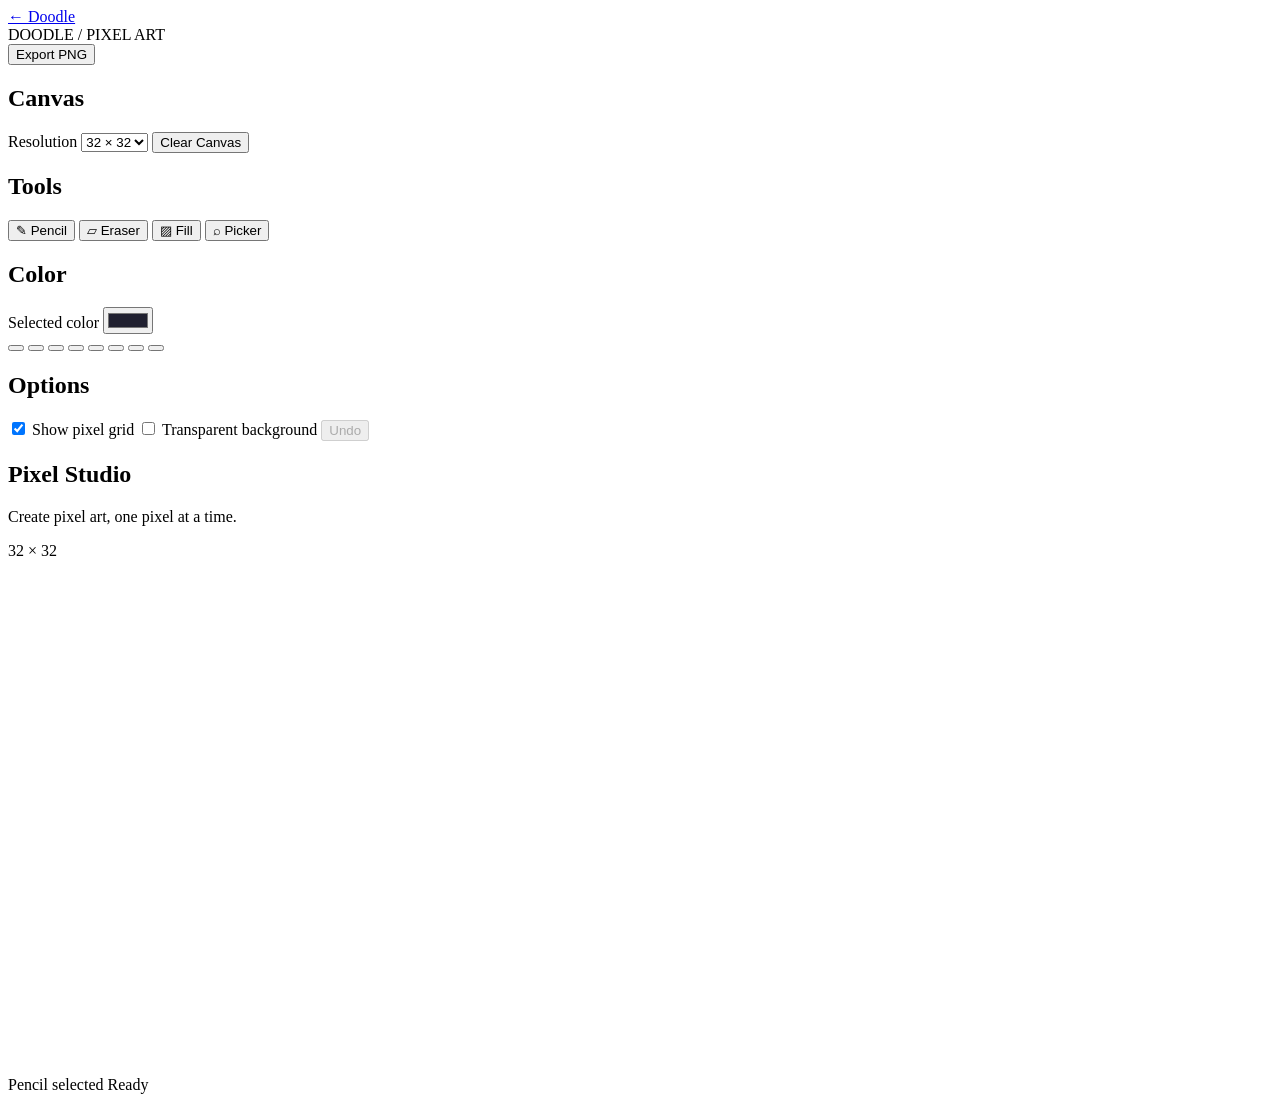
==== pixel-art.html @ f0b76a79 "Add Pixel Art editor structure" ====
<!DOCTYPE html>
<html lang="en">
<head>
    <meta charset="UTF-8">
    <meta name="viewport" content="width=device-width, initial-scale=1.0">
    <meta name="theme-color" content="#0b0b0f">
    <title>Pixel Art | Doodle</title>
    <link rel="stylesheet" href="pixel-art.css">
    <script src="pixel-art.js" defer></script>
</head>
<body>
    <header class="topbar">
        <a href="index.html" class="back-link">← Doodle</a>
        <div class="brand">DOODLE <span>/ PIXEL ART</span></div>
        <button id="export-btn" type="button">Export PNG</button>
    </header>

    <main class="editor">
        <aside class="sidebar">
            <section class="panel">
                <h2>Canvas</h2>
                <label for="resolution">Resolution</label>
                <select id="resolution">
                    <option value="16">16 × 16</option>
                    <option value="24">24 × 24</option>
                    <option value="32" selected>32 × 32</option>
                    <option value="48">48 × 48</option>
                    <option value="64">64 × 64</option>
                </select>
                <button id="clear-btn" type="button">Clear Canvas</button>
            </section>

            <section class="panel">
                <h2>Tools</h2>
                <div class="tools">
                    <button class="tool active" data-tool="pencil" type="button">✎ Pencil</button>
                    <button class="tool" data-tool="eraser" type="button">▱ Eraser</button>
                    <button class="tool" data-tool="fill" type="button">▨ Fill</button>
                    <button class="tool" data-tool="eyedropper" type="button">⌕ Picker</button>
                </div>
            </section>

            <section class="panel">
                <h2>Color</h2>
                <label for="color-picker">Selected color</label>
                <input id="color-picker" type="color" value="#202030">
                <div id="palette" class="palette">
                    <button type="button" data-color="#202030" style="--swatch:#202030" aria-label="Dark"></button>
                    <button type="button" data-color="#ffffff" style="--swatch:#ffffff" aria-label="White"></button>
                    <button type="button" data-color="#ef476f" style="--swatch:#ef476f" aria-label="Pink"></button>
                    <button type="button" data-color="#ffd166" style="--swatch:#ffd166" aria-label="Yellow"></button>
                    <button type="button" data-color="#06d6a0" style="--swatch:#06d6a0" aria-label="Green"></button>
                    <button type="button" data-color="#118ab2" style="--swatch:#118ab2" aria-label="Blue"></button>
                    <button type="button" data-color="#8b5cf6" style="--swatch:#8b5cf6" aria-label="Purple"></button>
                    <button type="button" data-color="#f97316" style="--swatch:#f97316" aria-label="Orange"></button>
                </div>
            </section>

            <section class="panel">
                <h2>Options</h2>
                <label class="option">
                    <input id="grid-toggle" type="checkbox" checked>
                    Show pixel grid
                </label>
                <label class="option">
                    <input id="transparent-toggle" type="checkbox">
                    Transparent background
                </label>
                <button id="undo-btn" type="button" disabled>Undo</button>
            </section>
        </aside>

        <section class="workspace">
            <div class="workspace-heading">
                <div>
                    <h1>Pixel Studio</h1>
                    <p>Create pixel art, one pixel at a time.</p>
                </div>
                <span id="canvas-info">32 × 32</span>
            </div>

            <div class="canvas-area">
                <canvas id="pixel-canvas" width="512" height="512"
                    aria-label="Pixel art drawing canvas"></canvas>
            </div>

            <footer class="statusbar">
                <span id="tool-status">Pencil selected</span>
                <span id="cursor-status">Ready</span>
            </footer>
        </section>
    </main>
</body>
</html>
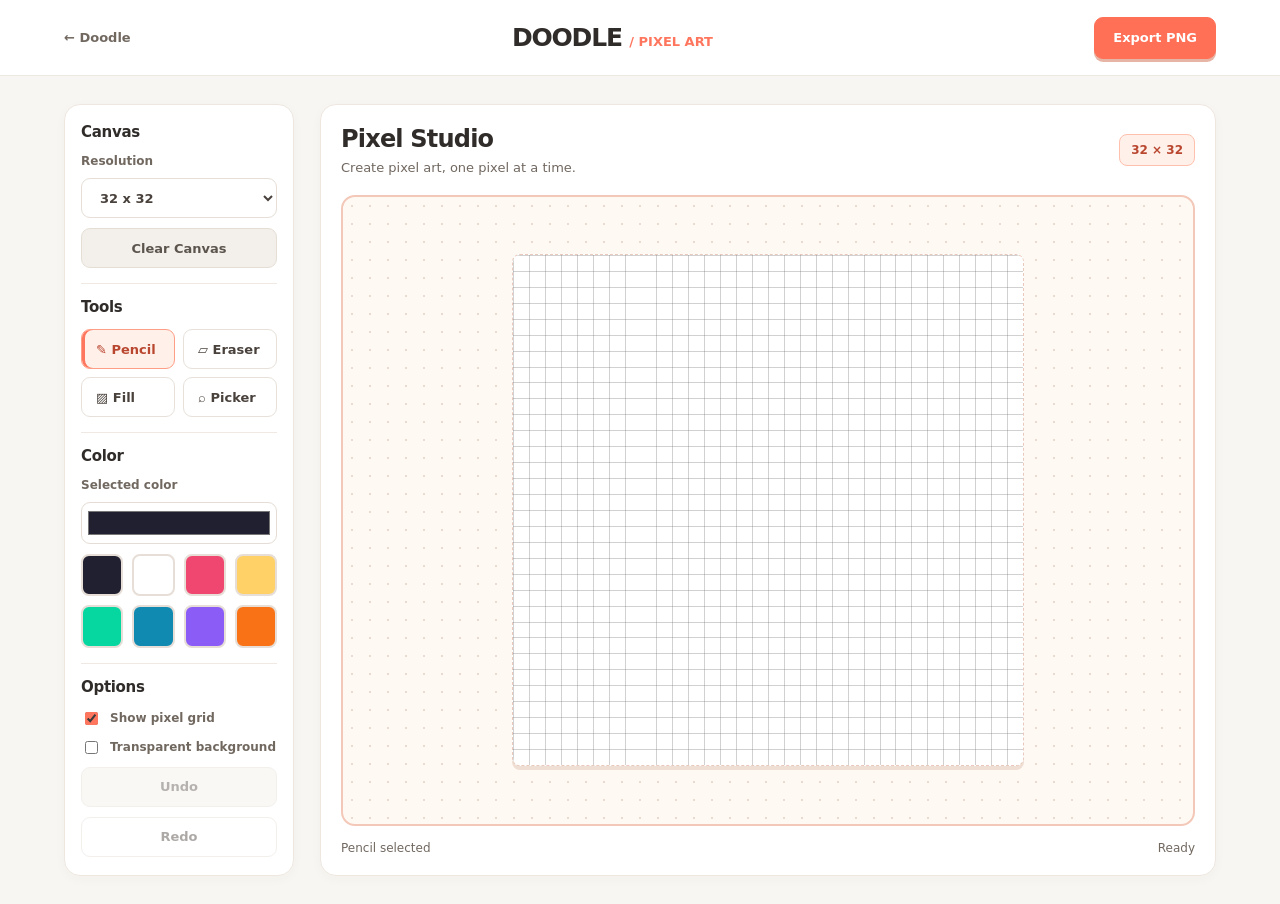
==== commit 9adcaed0: "Fix pixel drawing, fill, and add redo" ====
--- a/pixel-art.html
+++ b/pixel-art.html
@@ -22,11 +22,11 @@
                 <h2>Canvas</h2>
                 <label for="resolution">Resolution</label>
                 <select id="resolution">
-                    <option value="16">16 × 16</option>
-                    <option value="24">24 × 24</option>
-                    <option value="32" selected>32 × 32</option>
-                    <option value="48">48 × 48</option>
-                    <option value="64">64 × 64</option>
+                    <option value="16">16 x 16</option>
+                    <option value="24">24 x 24</option>
+                    <option value="32" selected>32 x 32</option>
+                    <option value="48">48 x 48</option>
+                    <option value="64">64 x 64</option>
                 </select>
                 <button id="clear-btn" type="button">Clear Canvas</button>
             </section>
@@ -68,6 +68,7 @@
                     Transparent background
                 </label>
                 <button id="undo-btn" type="button" disabled>Undo</button>
+                <button id="redo-btn" type="button" disabled>Redo</button>
             </section>
         </aside>
 
@@ -77,7 +78,7 @@
                     <h1>Pixel Studio</h1>
                     <p>Create pixel art, one pixel at a time.</p>
                 </div>
-                <span id="canvas-info">32 × 32</span>
+                <span id="canvas-info">32 x 32</span>
             </div>
 
             <div class="canvas-area">
--- a/pixel-art.css
+++ b/pixel-art.css
@@ -0,0 +1,413 @@
+
+* {
+    box-sizing: border-box;
+}
+
+:root {
+    font-family: Inter, system-ui, sans-serif;
+    color: #302c2a;
+    background: #f8f6f2;
+    font-synthesis: none;
+    text-rendering: optimizeLegibility;
+    -webkit-font-smoothing: antialiased;
+}
+
+body {
+    margin: 0;
+    min-height: 100vh;
+}
+
+button,
+select,
+input {
+    font: inherit;
+}
+
+button,
+select {
+    min-height: 40px;
+    padding: 10px 14px;
+    border: 1px solid #e6ded7;
+    border-radius: 9px;
+    background: #fff;
+    color: #49413c;
+    font-size: 13px;
+    font-weight: 600;
+}
+
+button {
+    cursor: pointer;
+    transition: background-color 150ms ease, border-color 150ms ease, transform 150ms ease;
+}
+
+button:hover {
+    background: #f8f3ef;
+    border-color: #d4c3b7;
+}
+
+button:active {
+    transform: translateY(1px);
+}
+
+button:focus-visible,
+input:focus-visible,
+select:focus-visible,
+a:focus-visible {
+    outline: 2px solid #ff765e;
+    outline-offset: 3px;
+}
+
+.topbar {
+    min-height: 76px;
+    display: flex;
+    align-items: center;
+    justify-content: space-between;
+    gap: 20px;
+    padding: 16px 5%;
+    background: #fff;
+    border-bottom: 1px solid #eee8e2;
+}
+
+.back-link {
+    color: #716860;
+    text-decoration: none;
+    font-size: 13px;
+    font-weight: 600;
+}
+
+.back-link:hover {
+    color: #b94730;
+}
+
+.brand {
+    font-size: 25px;
+    font-weight: 800;
+    letter-spacing: -1.2px;
+}
+
+.brand span {
+    color: #ff765e;
+    font-size: 13px;
+    font-weight: 700;
+    letter-spacing: 0;
+}
+
+#export-btn {
+    min-height: 42px;
+    padding: 10px 18px;
+    color: #fff;
+    background: #ff7057;
+    border: 1px solid #ff7057;
+    border-radius: 9px;
+    box-shadow: 0 3px 0 #e7b5a5;
+    font-weight: 700;
+}
+
+#export-btn:hover {
+    background: #ed5d45;
+    border-color: #ed5d45;
+    box-shadow: 0 3px 0 #dba08e;
+}
+
+#export-btn:active {
+    transform: translateY(2px);
+    box-shadow: 0 1px 0 #dba08e;
+}
+
+.editor {
+    display: grid;
+    grid-template-columns: 230px minmax(0, 1fr);
+    gap: 26px;
+    padding: 28px 5%;
+}
+
+.sidebar {
+    display: flex;
+    flex-direction: column;
+    align-self: start;
+    gap: 14px;
+    padding: 18px 16px;
+    background: #fff;
+    border: 1px solid #eee7e0;
+    border-radius: 16px;
+    box-shadow: 0 3px 12px #49321a08;
+}
+
+.panel {
+    display: flex;
+    flex-direction: column;
+    align-items: stretch;
+    gap: 10px;
+    padding-bottom: 15px;
+    border-bottom: 1px solid #f0e9e3;
+}
+
+.panel:last-child {
+    padding-bottom: 0;
+    border-bottom: 0;
+}
+
+.panel h2 {
+    margin: 0 0 3px;
+    font-size: 15px;
+    font-weight: 750;
+    letter-spacing: -0.3px;
+}
+
+.panel label {
+    color: #716860;
+    font-size: 12px;
+    font-weight: 700;
+}
+
+.panel select {
+    width: 100%;
+}
+
+.panel > button {
+    width: 100%;
+}
+
+.tools {
+    display: grid;
+    grid-template-columns: 1fr 1fr;
+    gap: 8px;
+}
+
+.tool {
+    text-align: left;
+    background: #fff;
+    border-color: #e8e1da;
+}
+
+.tool.active {
+    color: #b94730;
+    background: #fff0e9;
+    border-color: #ff9e86;
+    box-shadow: inset 3px 0 #ff765e;
+    font-weight: 700;
+}
+
+#color-picker {
+    width: 100%;
+    height: 42px;
+    padding: 4px;
+    border: 1px solid #e5ddd5;
+    border-radius: 9px;
+    background: #fff;
+    cursor: pointer;
+}
+
+.palette {
+    display: grid;
+    grid-template-columns: repeat(4, 1fr);
+    gap: 9px;
+}
+
+.palette button {
+    min-height: 0;
+    width: 100%;
+    aspect-ratio: 1;
+    padding: 0;
+    background: var(--swatch);
+    border: 2px solid #e6ded7;
+    border-radius: 8px;
+}
+
+.palette button:hover {
+    border-color: #ff765e;
+    transform: scale(1.06);
+}
+
+.option {
+    display: flex;
+    align-items: center;
+    gap: 9px;
+    cursor: pointer;
+}
+
+.option input {
+    accent-color: #ff765e;
+}
+
+#clear-btn,
+#undo-btn {
+    background: #f3f0eb;
+    border-color: #e5ded5;
+    color: #5c554e;
+}
+
+#clear-btn:hover,
+#undo-btn:hover:not(:disabled) {
+    background: #e9e3db;
+    border-color: #d5c9bd;
+}
+
+#undo-btn:disabled {
+    opacity: 0.45;
+    cursor: not-allowed;
+}
+
+.workspace {
+    display: flex;
+    flex-direction: column;
+    min-width: 0;
+    min-height: calc(100dvh - 132px);
+    padding: 20px;
+    background: #fff;
+    border: 1px solid #eee7e0;
+    border-radius: 16px;
+    box-shadow: 0 3px 12px #49321a08;
+}
+
+.workspace-heading {
+    display: flex;
+    align-items: center;
+    justify-content: space-between;
+    gap: 16px;
+    margin-bottom: 20px;
+}
+
+.workspace-heading h1 {
+    margin: 0 0 7px;
+    font-size: 24px;
+    font-weight: 800;
+    letter-spacing: -0.8px;
+}
+
+.workspace-heading p {
+    margin: 0;
+    color: #716860;
+    font-size: 13px;
+}
+
+#canvas-info {
+    padding: 8px 11px;
+    color: #b94730;
+    background: #fff0e9;
+    border: 1px solid #ffc0ad;
+    border-radius: 8px;
+    font-size: 12px;
+    font-weight: 700;
+    white-space: nowrap;
+}
+
+.canvas-area {
+    flex: 1;
+    display: flex;
+    align-items: center;
+    justify-content: center;
+    min-height: 360px;
+    padding: 24px;
+    overflow: auto;
+    background: #fff9f4;
+    border: 2px solid #f3c8b8;
+    border-radius: 14px;
+    background-image: radial-gradient(#eadbd2 1px, transparent 1px);
+    background-size: 18px 18px;
+}
+
+#pixel-canvas {
+    display: block;
+    width: min(100%, 512px);
+    height: auto;
+    aspect-ratio: 1;
+    background: #fff;
+    border: 1px dashed #e9c9bb;
+    border-radius: 8px;
+    image-rendering: pixelated;
+    image-rendering: crisp-edges;
+    cursor: crosshair;
+    touch-action: none;
+    box-shadow: 0 4px 0 #efded3;
+}
+
+.statusbar {
+    display: flex;
+    justify-content: space-between;
+    gap: 12px;
+    padding-top: 15px;
+    color: #716860;
+    font-size: 12px;
+}
+
+@media (max-width: 760px) {
+    .topbar {
+        flex-wrap: wrap;
+        padding: 18px 4%;
+    }
+
+    .editor {
+        grid-template-columns: 1fr;
+        gap: 18px;
+        padding: 20px 4%;
+    }
+
+    .sidebar {
+        display: grid;
+        grid-template-columns: repeat(2, minmax(0, 1fr));
+        gap: 14px;
+    }
+
+    .panel {
+        min-width: 0;
+    }
+
+    .workspace {
+        min-height: 0;
+        padding: 14px;
+    }
+
+    .canvas-area {
+        min-height: 300px;
+        padding: 12px;
+    }
+}
+
+@media (max-width: 460px) {
+    .brand {
+        font-size: 21px;
+    }
+
+    .brand span {
+        font-size: 11px;
+    }
+
+    .sidebar {
+        grid-template-columns: 1fr;
+    }
+
+    .workspace-heading h1 {
+        font-size: 20px;
+    }
+}
+
+@media (prefers-reduced-motion: reduce) {
+    *,
+    *::before,
+    *::after {
+        transition: none !important;
+    }
+}
+
+.history-actions {
+    display: grid;
+    grid-template-columns: 1fr 1fr;
+    gap: 8px;
+}
+
+#redo-btn:disabled {
+    opacity: 0.45;
+    cursor: not-allowed;
+}
+
+#pixel-canvas.transparent-preview {
+    background-color: #fff;
+    background-image:
+        linear-gradient(45deg, #e7e1db 25%, transparent 25%),
+        linear-gradient(-45deg, #e7e1db 25%, transparent 25%),
+        linear-gradient(45deg, transparent 75%, #e7e1db 75%),
+        linear-gradient(-45deg, transparent 75%, #e7e1db 75%);
+    background-size: 16px 16px;
+    background-position: 0 0, 0 8px, 8px -8px, -8px 0;
+}
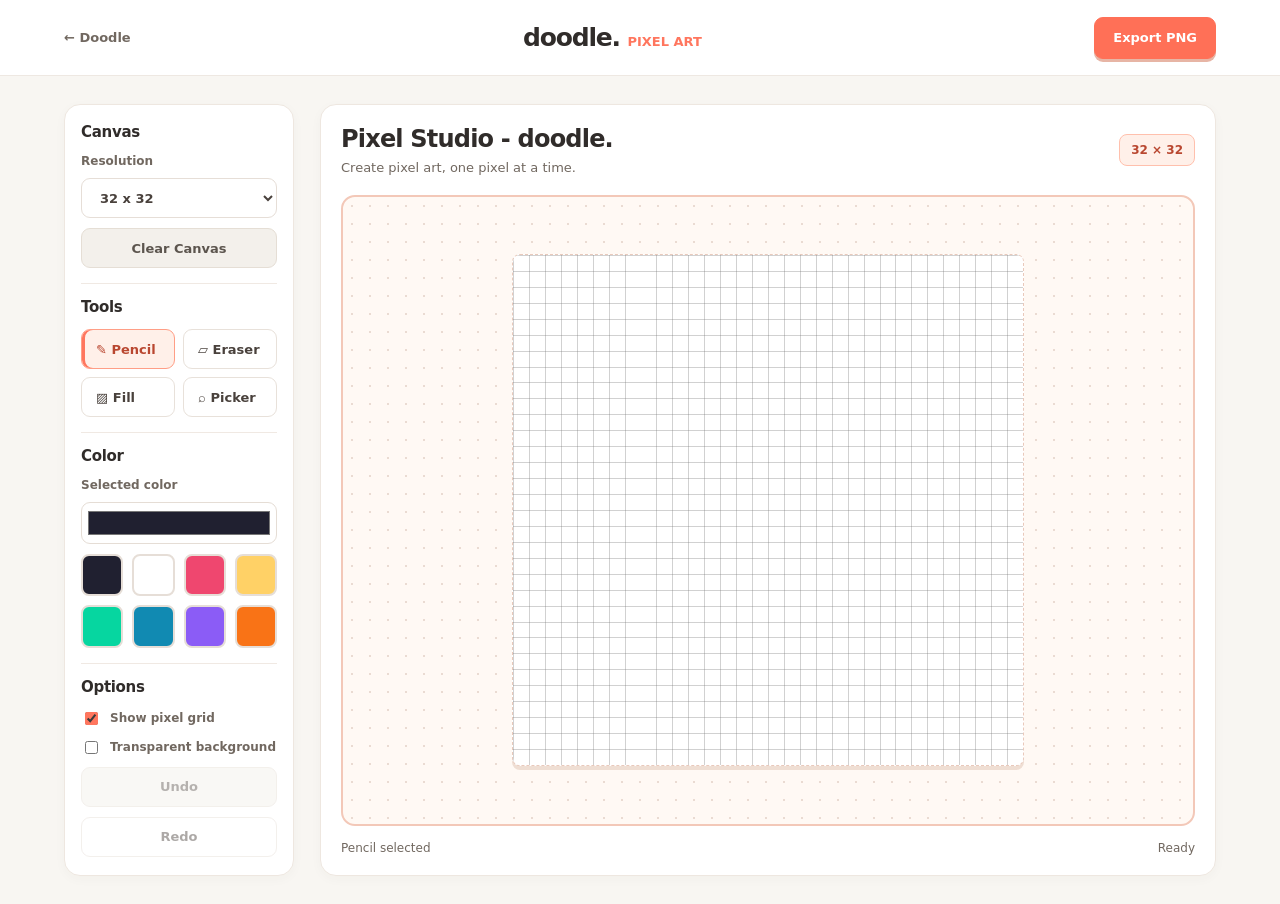
==== commit dcf6908f: "Fix pixel drawing case" ====
--- a/pixel-art.html
+++ b/pixel-art.html
@@ -12,7 +12,7 @@
 <body>
     <header class="topbar">
         <a href="index.html" class="back-link">← Doodle</a>
-        <div class="brand">DOODLE <span>/ PIXEL ART</span></div>
+        <div class="brand">doodle. <span> PIXEL ART</span></div>
         <button id="export-btn" type="button">Export PNG</button>
     </header>
 
@@ -75,7 +75,7 @@
         <section class="workspace">
             <div class="workspace-heading">
                 <div>
-                    <h1>Pixel Studio</h1>
+                    <h1>Pixel Studio - <span>doodle.</span></h1>
                     <p>Create pixel art, one pixel at a time.</p>
                 </div>
                 <span id="canvas-info">32 x 32</span>
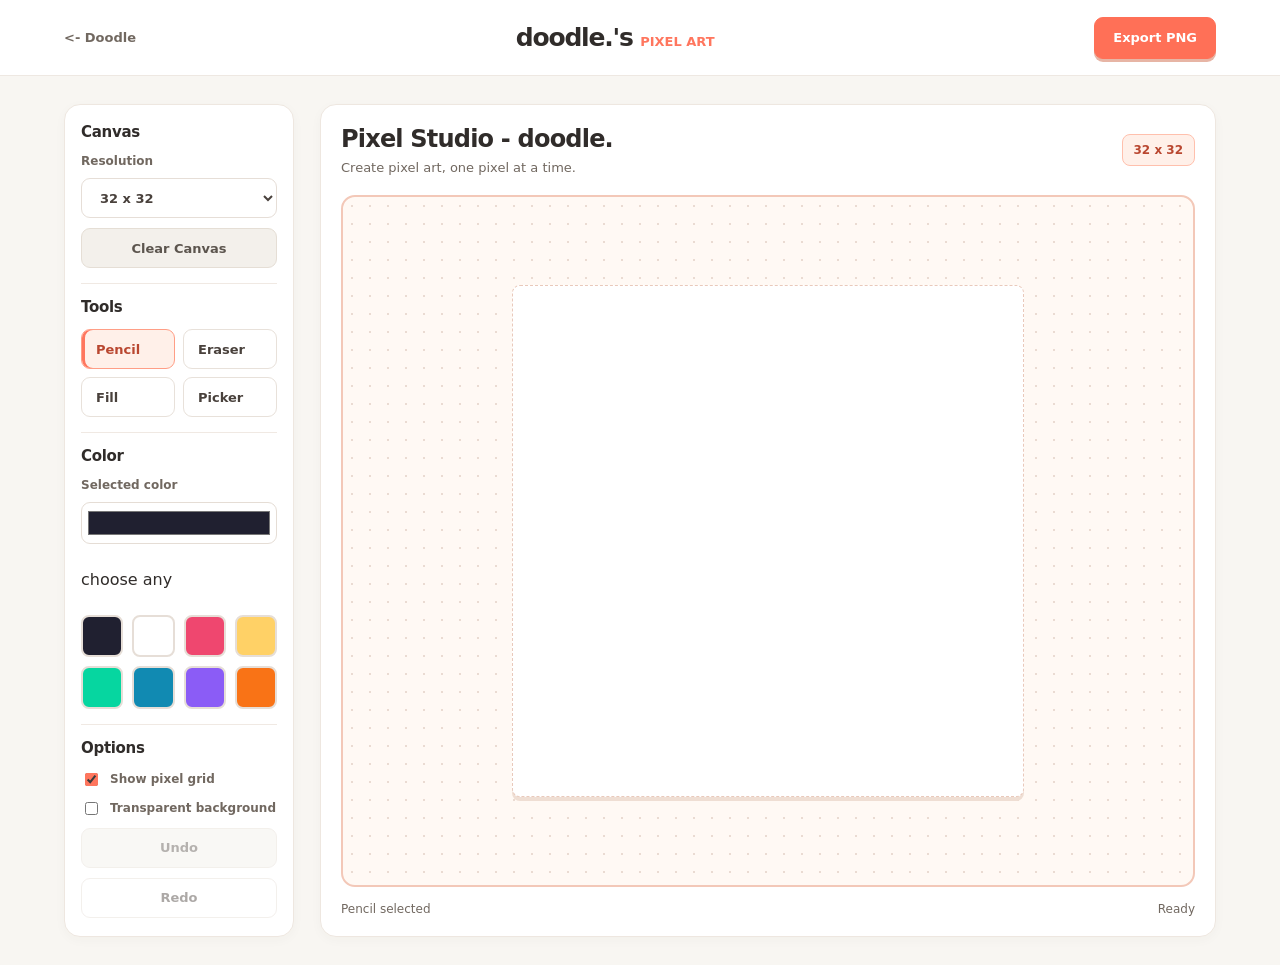
==== commit 6fce1956: "refactor and rewritting." ====
--- a/pixel-art.html
+++ b/pixel-art.html
@@ -9,10 +9,11 @@
     <link rel="stylesheet" href="pixel-art.css">
     <script src="pixel-art.js" defer></script>
 </head>
+
 <body>
     <header class="topbar">
-        <a href="index.html" class="back-link">← Doodle</a>
-        <div class="brand">doodle. <span> PIXEL ART</span></div>
+        <a href="index.html" class="back-link"><- Doodle</a>
+        <div class="brand">doodle.'s <span> PIXEL ART</span></div>
         <button id="export-btn" type="button">Export PNG</button>
     </header>
 
@@ -22,22 +23,26 @@
                 <h2>Canvas</h2>
                 <label for="resolution">Resolution</label>
                 <select id="resolution">
-                    <option value="16">16 x 16</option>
-                    <option value="24">24 x 24</option>
-                    <option value="32" selected>32 x 32</option>
-                    <option value="48">48 x 48</option>
-                    <option value="64">64 x 64</option>
+
+                    <option value="16"> 16 x 16 </option>
+                    <option value="24"> 24 x 24 </option>
+                    <option value="32" selected> 32 x 32 </option>
+                    <option value="48"> 48 x 48 </option>
+                    <option value="64"> 64 x 64 </option>
+
                 </select>
+
                 <button id="clear-btn" type="button">Clear Canvas</button>
+
             </section>
 
             <section class="panel">
                 <h2>Tools</h2>
                 <div class="tools">
-                    <button class="tool active" data-tool="pencil" type="button">✎ Pencil</button>
-                    <button class="tool" data-tool="eraser" type="button">▱ Eraser</button>
-                    <button class="tool" data-tool="fill" type="button">▨ Fill</button>
-                    <button class="tool" data-tool="eyedropper" type="button">⌕ Picker</button>
+                    <button class="tool active" data-tool="pencil" type="button">Pencil</button>
+                    <button class="tool" data-tool="eraser" type="button">Eraser</button>
+                    <button class="tool" data-tool="fill" type="button">Fill</button>
+                    <button class="tool" data-tool="eyedropper" type="button">Picker</button>
                 </div>
             </section>
 
@@ -45,6 +50,7 @@
                 <h2>Color</h2>
                 <label for="color-picker">Selected color</label>
                 <input id="color-picker" type="color" value="#202030">
+                <p>choose any</p>
                 <div id="palette" class="palette">
                     <button type="button" data-color="#202030" style="--swatch:#202030" aria-label="Dark"></button>
                     <button type="button" data-color="#ffffff" style="--swatch:#ffffff" aria-label="White"></button>
